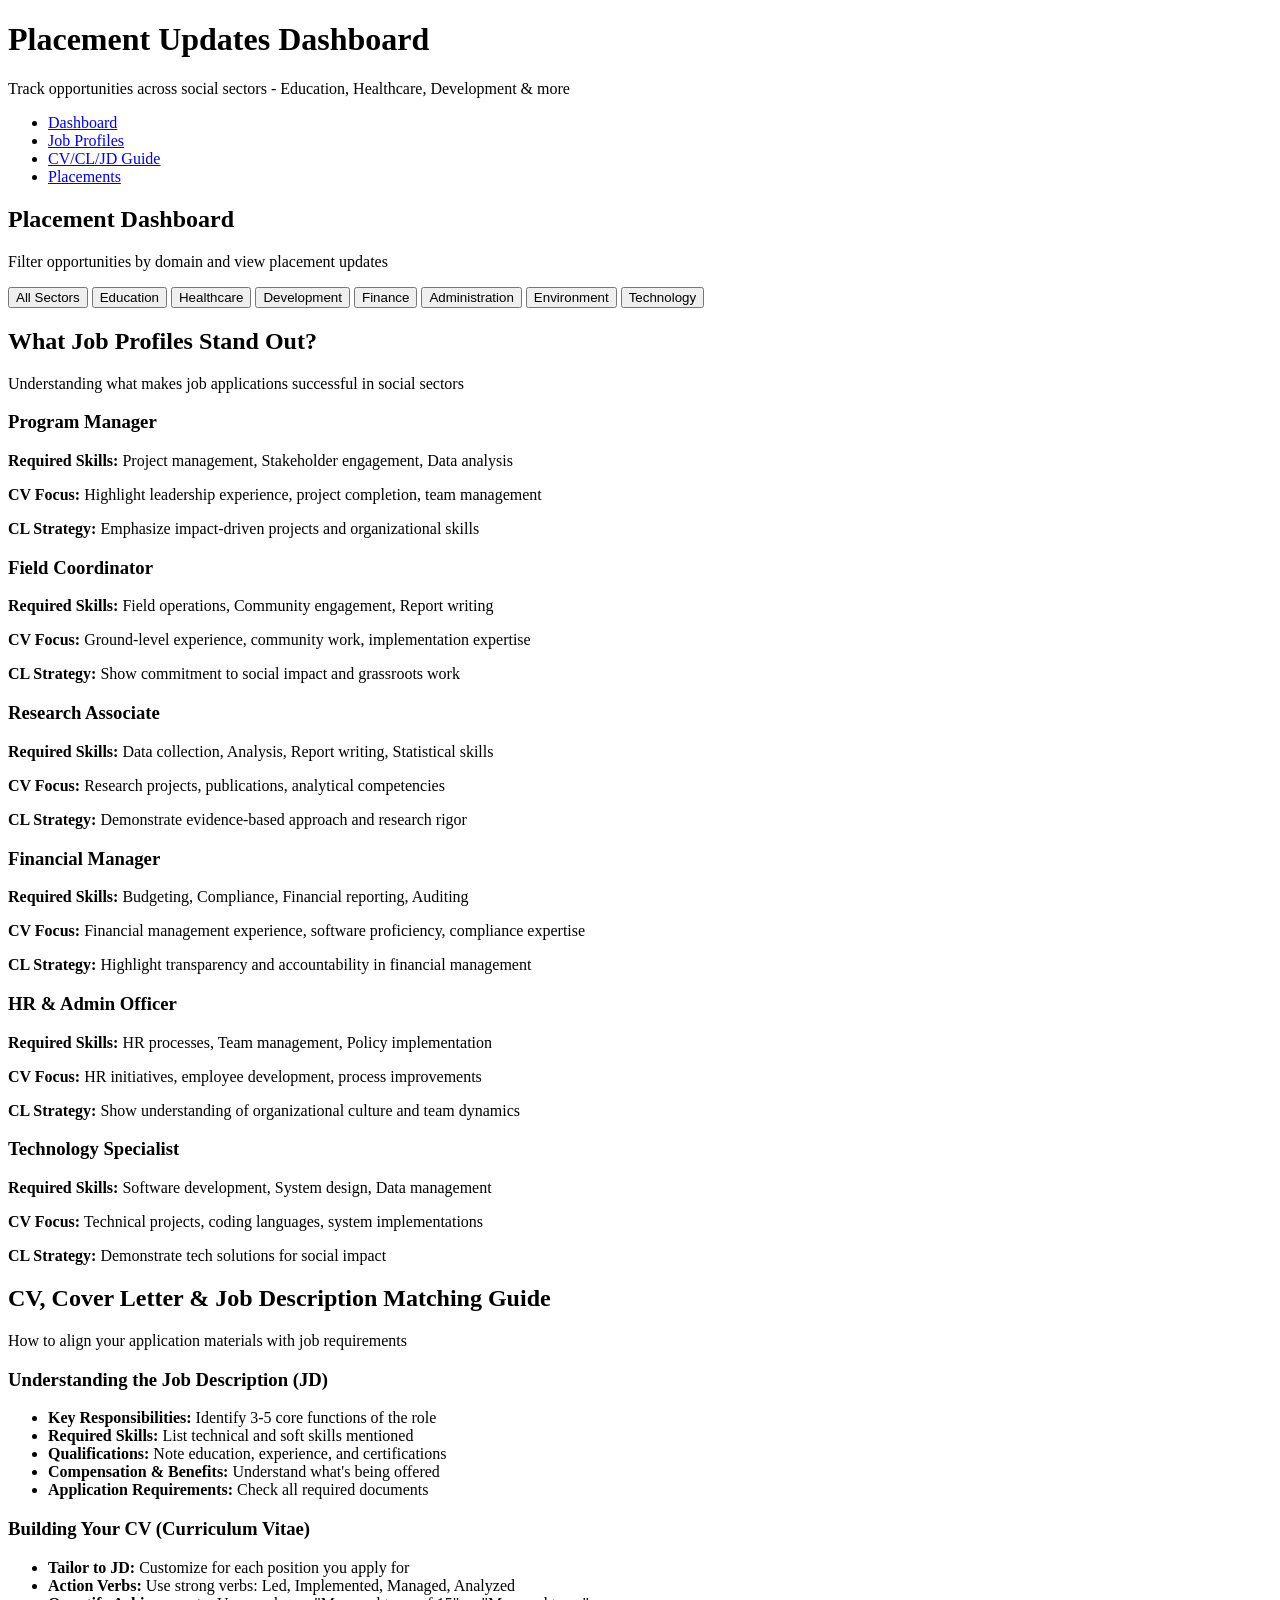
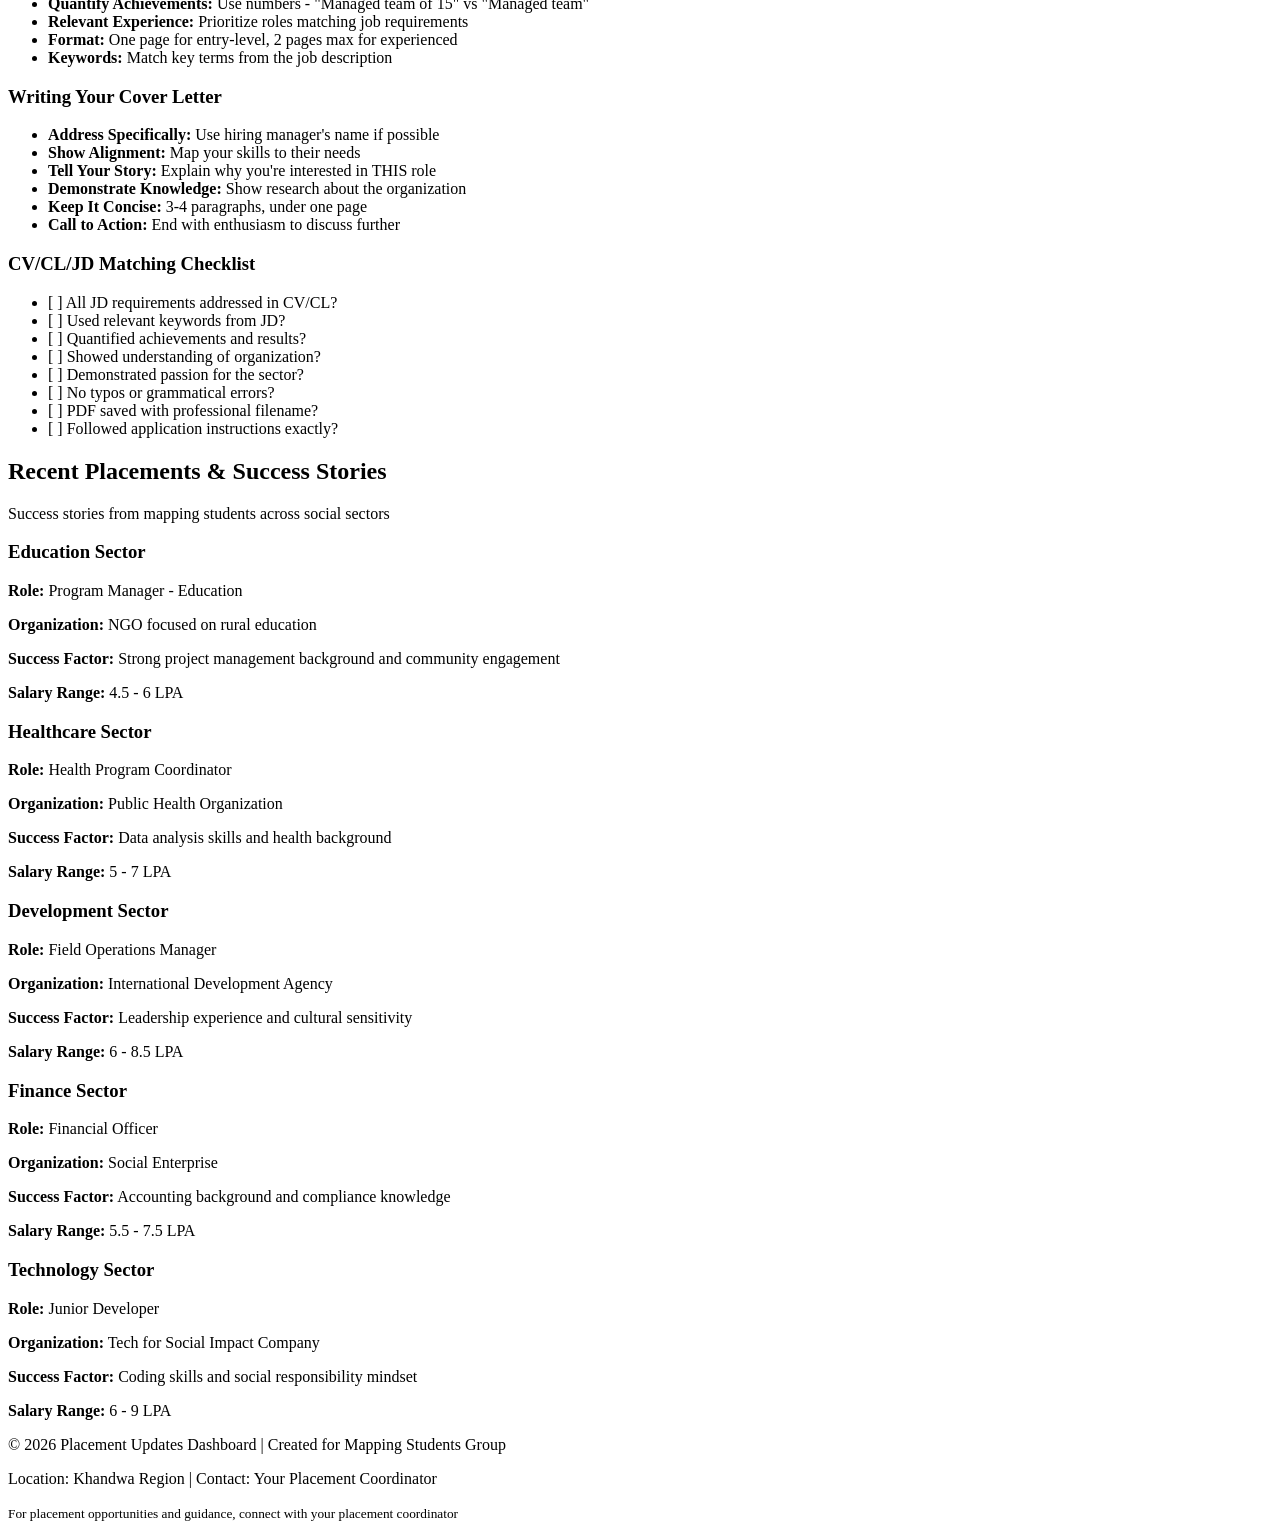
==== index.html @ 93a4834f "Add main index.html with placement dashboard structure and sections" ====
<!DOCTYPE html>
<html lang="en">
<head>
    <meta charset="UTF-8">
    <meta name="viewport" content="width=device-width, initial-scale=1.0">
    <title>Placement Updates Dashboard - Social Sectors</title>
    <link rel="stylesheet" href="styles.css">
</head>
<body>
    <header>
        <div class="container">
            <h1>Placement Updates Dashboard</h1>
            <p class="tagline">Track opportunities across social sectors - Education, Healthcare, Development & more</p>
        </div>
    </header>

    <nav class="navbar">
        <div class="container">
            <ul class="nav-menu">
                <li><a href="#dashboard" class="nav-link">Dashboard</a></li>
                <li><a href="#job-profiles" class="nav-link">Job Profiles</a></li>
                <li><a href="#cv-guide" class="nav-link">CV/CL/JD Guide</a></li>
                <li><a href="#placements" class="nav-link">Placements</a></li>
            </ul>
        </div>
    </nav>

    <!-- Dashboard Section -->
    <section id="dashboard" class="section dashboard-section">
        <div class="container">
            <h2>Placement Dashboard</h2>
            <p class="section-desc">Filter opportunities by domain and view placement updates</p>
            
            <div class="filter-container">
                <button class="filter-btn active" data-filter="all">All Sectors</button>
                <button class="filter-btn" data-filter="education">Education</button>
                <button class="filter-btn" data-filter="healthcare">Healthcare</button>
                <button class="filter-btn" data-filter="development">Development</button>
                <button class="filter-btn" data-filter="finance">Finance</button>
                <button class="filter-btn" data-filter="admin">Administration</button>
                <button class="filter-btn" data-filter="environment">Environment</button>
                <button class="filter-btn" data-filter="technology">Technology</button>
            </div>

            <div class="placements-grid" id="placements-grid">
                <!-- Placements will be loaded here by JavaScript -->
            </div>
        </div>
    </section>

    <!-- Job Profiles Section -->
    <section id="job-profiles" class="section job-profiles-section">
        <div class="container">
            <h2>What Job Profiles Stand Out?</h2>
            <p class="section-desc">Understanding what makes job applications successful in social sectors</p>

            <div class="profiles-grid">
                <div class="profile-card">
                    <h3>Program Manager</h3>
                    <p><strong>Required Skills:</strong> Project management, Stakeholder engagement, Data analysis</p>
                    <p><strong>CV Focus:</strong> Highlight leadership experience, project completion, team management</p>
                    <p><strong>CL Strategy:</strong> Emphasize impact-driven projects and organizational skills</p>
                </div>

                <div class="profile-card">
                    <h3>Field Coordinator</h3>
                    <p><strong>Required Skills:</strong> Field operations, Community engagement, Report writing</p>
                    <p><strong>CV Focus:</strong> Ground-level experience, community work, implementation expertise</p>
                    <p><strong>CL Strategy:</strong> Show commitment to social impact and grassroots work</p>
                </div>

                <div class="profile-card">
                    <h3>Research Associate</h3>
                    <p><strong>Required Skills:</strong> Data collection, Analysis, Report writing, Statistical skills</p>
                    <p><strong>CV Focus:</strong> Research projects, publications, analytical competencies</p>
                    <p><strong>CL Strategy:</strong> Demonstrate evidence-based approach and research rigor</p>
                </div>

                <div class="profile-card">
                    <h3>Financial Manager</h3>
                    <p><strong>Required Skills:</strong> Budgeting, Compliance, Financial reporting, Auditing</p>
                    <p><strong>CV Focus:</strong> Financial management experience, software proficiency, compliance expertise</p>
                    <p><strong>CL Strategy:</strong> Highlight transparency and accountability in financial management</p>
                </div>

                <div class="profile-card">
                    <h3>HR & Admin Officer</h3>
                    <p><strong>Required Skills:</strong> HR processes, Team management, Policy implementation</p>
                    <p><strong>CV Focus:</strong> HR initiatives, employee development, process improvements</p>
                    <p><strong>CL Strategy:</strong> Show understanding of organizational culture and team dynamics</p>
                </div>

                <div class="profile-card">
                    <h3>Technology Specialist</h3>
                    <p><strong>Required Skills:</strong> Software development, System design, Data management</p>
                    <p><strong>CV Focus:</strong> Technical projects, coding languages, system implementations</p>
                    <p><strong>CL Strategy:</strong> Demonstrate tech solutions for social impact</p>
                </div>
            </div>
        </div>
    </section>

    <!-- CV/CL/JD Guide Section -->
    <section id="cv-guide" class="section cv-guide-section">
        <div class="container">
            <h2>CV, Cover Letter & Job Description Matching Guide</h2>
            <p class="section-desc">How to align your application materials with job requirements</p>

            <div class="guide-container">
                <div class="guide-card">
                    <h3>Understanding the Job Description (JD)</h3>
                    <ul>
                        <li><strong>Key Responsibilities:</strong> Identify 3-5 core functions of the role</li>
                        <li><strong>Required Skills:</strong> List technical and soft skills mentioned</li>
                        <li><strong>Qualifications:</strong> Note education, experience, and certifications</li>
                        <li><strong>Compensation & Benefits:</strong> Understand what's being offered</li>
                        <li><strong>Application Requirements:</strong> Check all required documents</li>
                    </ul>
                </div>

                <div class="guide-card">
                    <h3>Building Your CV (Curriculum Vitae)</h3>
                    <ul>
                        <li><strong>Tailor to JD:</strong> Customize for each position you apply for</li>
                        <li><strong>Action Verbs:</strong> Use strong verbs: Led, Implemented, Managed, Analyzed</li>
                        <li><strong>Quantify Achievements:</strong> Use numbers - "Managed team of 15" vs "Managed team"</li>
                        <li><strong>Relevant Experience:</strong> Prioritize roles matching job requirements</li>
                        <li><strong>Format:</strong> One page for entry-level, 2 pages max for experienced</li>
                        <li><strong>Keywords:</strong> Match key terms from the job description</li>
                    </ul>
                </div>

                <div class="guide-card">
                    <h3>Writing Your Cover Letter</h3>
                    <ul>
                        <li><strong>Address Specifically:</strong> Use hiring manager's name if possible</li>
                        <li><strong>Show Alignment:</strong> Map your skills to their needs</li>
                        <li><strong>Tell Your Story:</strong> Explain why you're interested in THIS role</li>
                        <li><strong>Demonstrate Knowledge:</strong> Show research about the organization</li>
                        <li><strong>Keep It Concise:</strong> 3-4 paragraphs, under one page</li>
                        <li><strong>Call to Action:</strong> End with enthusiasm to discuss further</li>
                    </ul>
                </div>

                <div class="guide-card">
                    <h3>CV/CL/JD Matching Checklist</h3>
                    <ul>
                        <li>[ ] All JD requirements addressed in CV/CL?</li>
                        <li>[ ] Used relevant keywords from JD?</li>
                        <li>[ ] Quantified achievements and results?</li>
                        <li>[ ] Showed understanding of organization?</li>
                        <li>[ ] Demonstrated passion for the sector?</li>
                        <li>[ ] No typos or grammatical errors?</li>
                        <li>[ ] PDF saved with professional filename?</li>
                        <li>[ ] Followed application instructions exactly?</li>
                    </ul>
                </div>
            </div>
        </div>
    </section>

    <!-- Placements Section -->
    <section id="placements" class="section placements-section">
        <div class="container">
            <h2>Recent Placements & Success Stories</h2>
            <p class="section-desc">Success stories from mapping students across social sectors</p>

            <div class="success-stories">
                <div class="story-card">
                    <h3>Education Sector</h3>
                    <p><strong>Role:</strong> Program Manager - Education</p>
                    <p><strong>Organization:</strong> NGO focused on rural education</p>
                    <p><strong>Success Factor:</strong> Strong project management background and community engagement</p>
                    <p><strong>Salary Range:</strong> 4.5 - 6 LPA</p>
                </div>

                <div class="story-card">
                    <h3>Healthcare Sector</h3>
                    <p><strong>Role:</strong> Health Program Coordinator</p>
                    <p><strong>Organization:</strong> Public Health Organization</p>
                    <p><strong>Success Factor:</strong> Data analysis skills and health background</p>
                    <p><strong>Salary Range:</strong> 5 - 7 LPA</p>
                </div>

                <div class="story-card">
                    <h3>Development Sector</h3>
                    <p><strong>Role:</strong> Field Operations Manager</p>
                    <p><strong>Organization:</strong> International Development Agency</p>
                    <p><strong>Success Factor:</strong> Leadership experience and cultural sensitivity</p>
                    <p><strong>Salary Range:</strong> 6 - 8.5 LPA</p>
                </div>

                <div class="story-card">
                    <h3>Finance Sector</h3>
                    <p><strong>Role:</strong> Financial Officer</p>
                    <p><strong>Organization:</strong> Social Enterprise</p>
                    <p><strong>Success Factor:</strong> Accounting background and compliance knowledge</p>
                    <p><strong>Salary Range:</strong> 5.5 - 7.5 LPA</p>
                </div>

                <div class="story-card">
                    <h3>Technology Sector</h3>
                    <p><strong>Role:</strong> Junior Developer</p>
                    <p><strong>Organization:</strong> Tech for Social Impact Company</p>
                    <p><strong>Success Factor:</strong> Coding skills and social responsibility mindset</p>
                    <p><strong>Salary Range:</strong> 6 - 9 LPA</p>
                </div>
            </div>
        </div>
    </section>

    <!-- Footer -->
    <footer>
        <div class="container">
            <p>© 2026 Placement Updates Dashboard | Created for Mapping Students Group</p>
            <p>Location: Khandwa Region | Contact: Your Placement Coordinator</p>
            <p><small>For placement opportunities and guidance, connect with your placement coordinator</small></p>
        </div>
    </footer>

    <script src="script.js"></script>
</body>
</html>
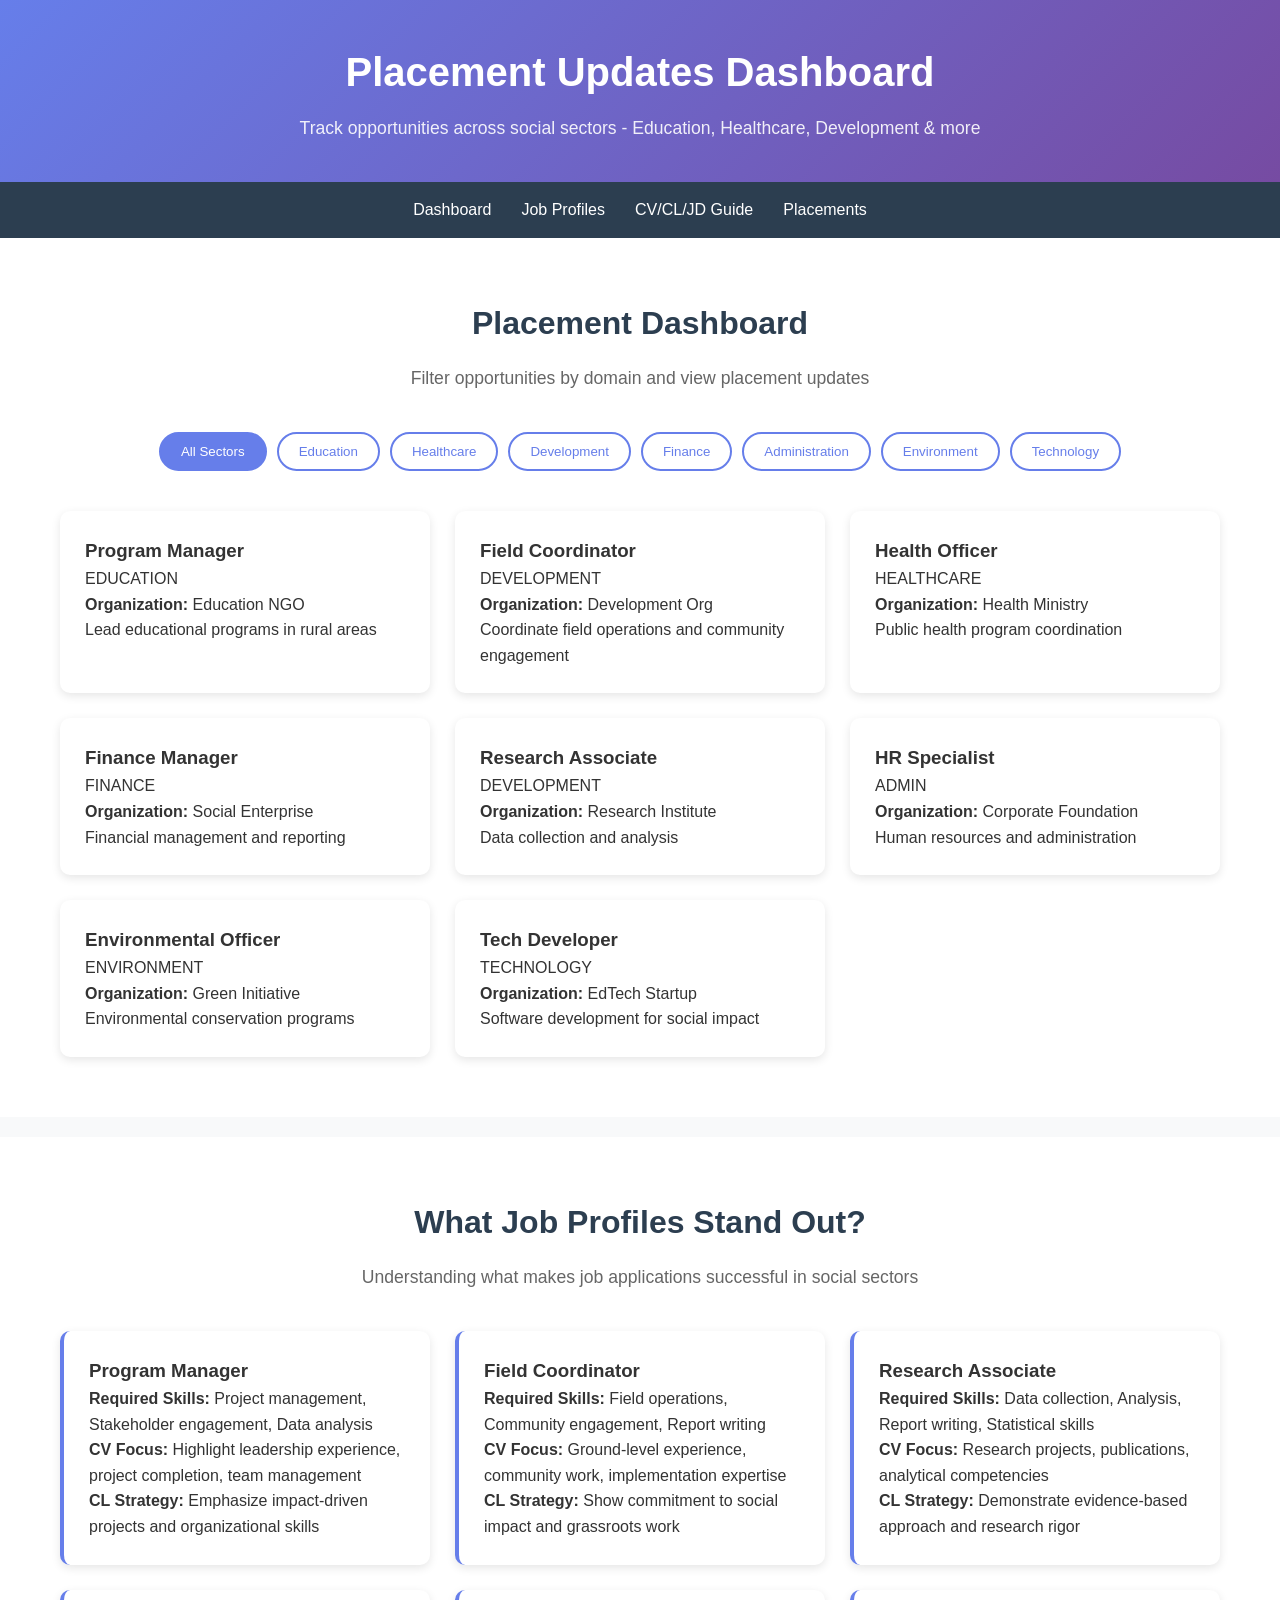
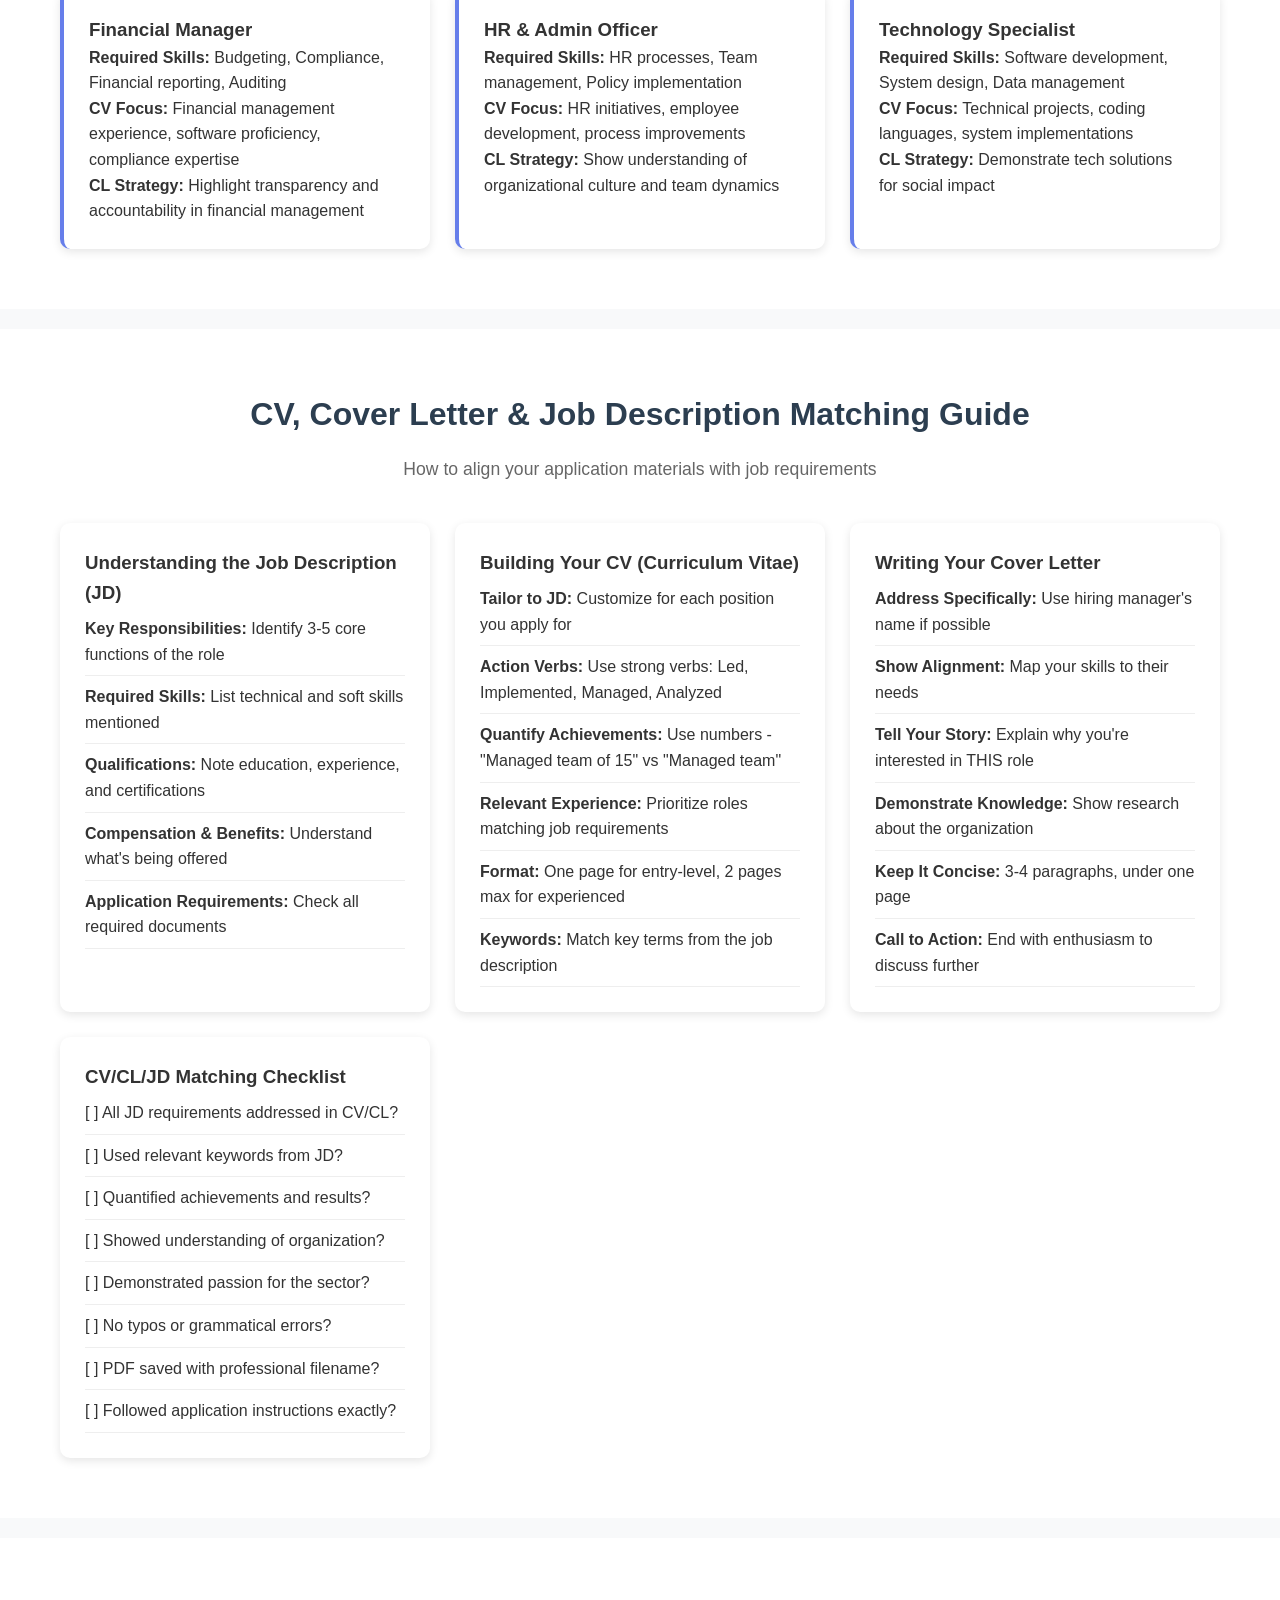
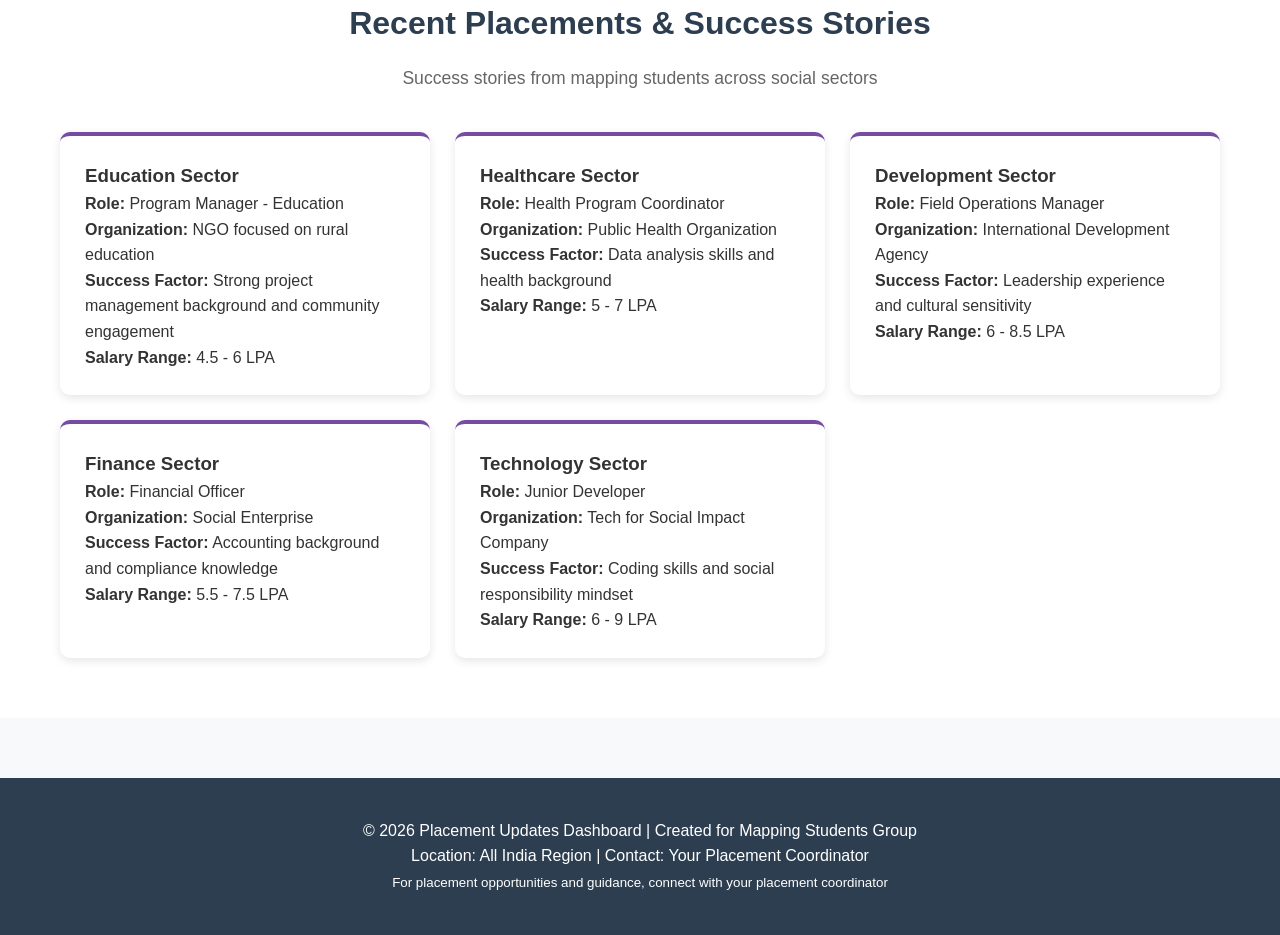
==== commit e45ab74d: "Update location to All India instead of Khandwa Region" ====
--- a/index.html
+++ b/index.html
@@ -213,7 +213,7 @@
     <footer>
         <div class="container">
             <p>© 2026 Placement Updates Dashboard | Created for Mapping Students Group</p>
-            <p>Location: Khandwa Region | Contact: Your Placement Coordinator</p>
+            <p>Location: All India Region | Contact: Your Placement Coordinator</p>
             <p><small>For placement opportunities and guidance, connect with your placement coordinator</small></p>
         </div>
     </footer>
--- a/styles.css
+++ b/styles.css
@@ -0,0 +1,52 @@
+/* Global Styles */
+* { margin: 0; padding: 0; box-sizing: border-box; }
+body { font-family: 'Segoe UI', Tahoma, Geneva, Verdana, sans-serif; line-height: 1.6; color: #333; background-color: #f8f9fa; }
+.container { max-width: 1200px; margin: 0 auto; padding: 0 20px; }
+
+/* Header */
+header { background: linear-gradient(135deg, #667eea 0%, #764ba2 100%); color: white; padding: 40px 0; text-align: center; }
+header h1 { font-size: 2.5rem; margin-bottom: 10px; }
+header .tagline { font-size: 1.1rem; opacity: 0.9; }
+
+/* Navigation */
+.navbar { background-color: #2c3e50; padding: 15px 0; position: sticky; top: 0; z-index: 100; }
+.nav-menu { list-style: none; display: flex; justify-content: center; flex-wrap: wrap; gap: 30px; }
+.nav-link { color: white; text-decoration: none; font-weight: 500; transition: color 0.3s; }
+.nav-link:hover { color: #667eea; }
+
+/* Sections */
+.section { padding: 60px 0; background-color: white; margin-bottom: 20px; }
+.section h2 { font-size: 2rem; color: #2c3e50; margin-bottom: 15px; text-align: center; }
+.section-desc { text-align: center; color: #666; font-size: 1.1rem; margin-bottom: 40px; }
+
+/* Filter Buttons */
+.filter-container { display: flex; justify-content: center; gap: 10px; margin-bottom: 40px; flex-wrap: wrap; }
+.filter-btn { padding: 10px 20px; border: 2px solid #667eea; background: white; color: #667eea; border-radius: 25px; cursor: pointer; font-weight: 500; }
+.filter-btn:hover, .filter-btn.active { background-color: #667eea; color: white; }
+
+/* Grids */
+.placements-grid, .profiles-grid, .guide-container, .success-stories { display: grid; grid-template-columns: repeat(auto-fill, minmax(280px, 1fr)); gap: 25px; margin-top: 40px; }
+
+.placement-card, .profile-card, .guide-card, .story-card { background: white; padding: 25px; border-radius: 10px; box-shadow: 0 3px 10px rgba(0,0,0,0.1); }
+.placement-card:hover, .profile-card:hover { transform: translateY(-5px); }
+
+.profile-card { border-left: 4px solid #667eea; }
+.story-card { border-top: 4px solid #764ba2; }
+
+.guide-card ul { list-style: none; }
+.guide-card li { padding: 8px 0; border-bottom: 1px solid #eee; }
+
+/* Footer */
+footer { background-color: #2c3e50; color: white; text-align: center; padding: 40px 0; margin-top: 60px; }
+
+/* Responsive */
+@media (max-width: 768px) {
+  header h1 { font-size: 1.8rem; }
+  .nav-menu { gap: 15px; }
+  .placements-grid, .profiles-grid, .guide-container, .success-stories { grid-template-columns: 1fr; }
+}
+
+@media (max-width: 480px) {
+  header h1 { font-size: 1.5rem; }
+  .section h2 { font-size: 1.3rem; }
+}
